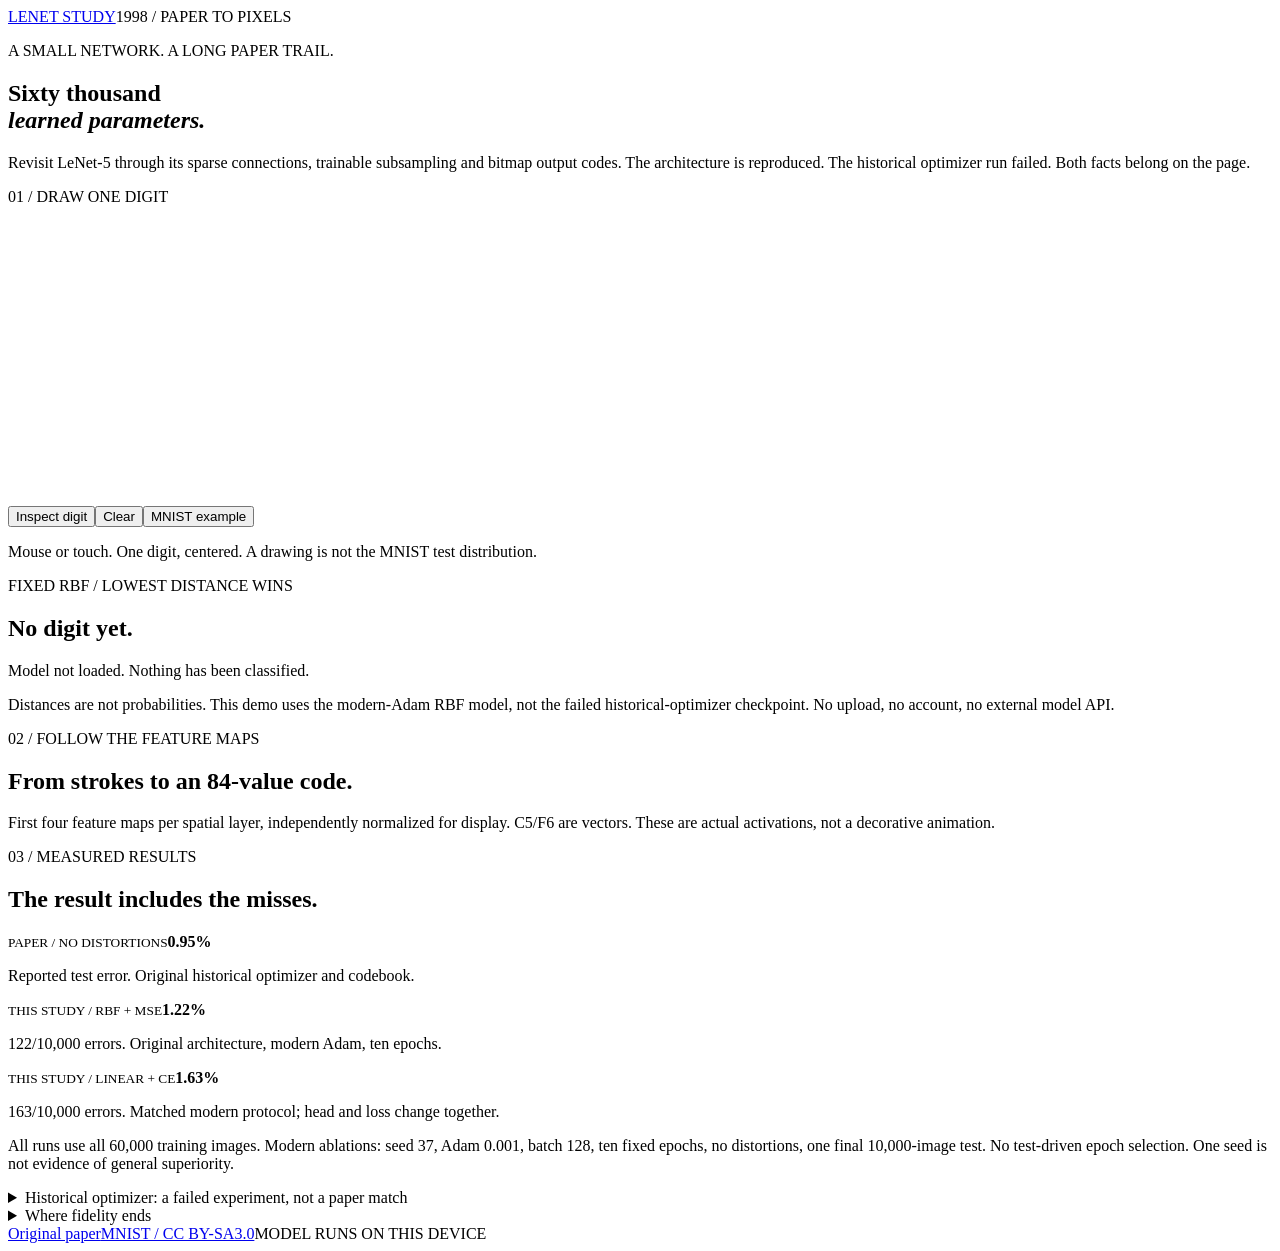
==== docs/index.html @ 7a0f1cfb "Build honest interactive LeNet study" ====
<!doctype html><html lang="en"><meta charset="utf-8"><meta name="viewport" content="width=device-width,initial-scale=1"><title>LeNet Study - 1998, examined</title><meta name="description" content="A transparent LeNet-5 paper study: original architecture, measured ablations and a disclosed failed historical optimizer run."><meta http-equiv="Content-Security-Policy" content="default-src 'self'; script-src 'self'; style-src 'self'; connect-src 'self'; worker-src 'self'; object-src 'none'; base-uri 'self'; form-action 'none'"><meta name="theme-color" content="#f2eee5"><meta property="og:title" content="LeNet Study"><meta property="og:type" content="website"><meta property="og:description" content="An honest 1998 architecture study with visible errors and a disclosed failed experiment."><link rel="icon" href="icon.svg"><link rel="stylesheet" href="style.css"><header><a href="./">LENET STUDY</a><span>1998 / PAPER TO PIXELS</span></header><main><section class="hero"><p class="eyebrow">A SMALL NETWORK. A LONG PAPER TRAIL.</p><h1>Sixty thousand<br><em>learned parameters.</em></h1><p>Revisit LeNet-5 through its sparse connections, trainable subsampling and bitmap output codes. The architecture is reproduced. The historical optimizer run failed. Both facts belong on the page.</p></section><section class="work"><div><p class="eyebrow">01 / DRAW ONE DIGIT</p><canvas id="draw" width="280" height="280" aria-label="Digit drawing pad. Use an MNIST example button as a keyboard alternative."></canvas><div class="buttons"><button id="inspect">Inspect digit</button><button id="clear">Clear</button><button id="sample">MNIST example</button></div><p class="small">Mouse or touch. One digit, centered. A drawing is not the MNIST test distribution.</p></div><div class="answer"><p class="eyebrow">FIXED RBF / LOWEST DISTANCE WINS</p><h2 id="prediction">No digit yet.</h2><p id="status" role="status">Model not loaded. Nothing has been classified.</p><div id="bars"></div><p class="small">Distances are not probabilities. This demo uses the modern-Adam RBF model, not the failed historical-optimizer checkpoint. No upload, no account, no external model API.</p></div></section><section><p class="eyebrow">02 / FOLLOW THE FEATURE MAPS</p><h2>From strokes to an 84-value code.</h2><div id="layers"></div><p class="small">First four feature maps per spatial layer, independently normalized for display. C5/F6 are vectors. These are actual activations, not a decorative animation.</p></section><section><p class="eyebrow">03 / MEASURED RESULTS</p><h2>The result includes the misses.</h2><div class="cards"><article><small>PAPER / NO DISTORTIONS</small><strong>0.95%</strong><p>Reported test error. Original historical optimizer and codebook.</p></article><article><small>THIS STUDY / RBF + MSE</small><strong>1.22%</strong><p>122/10,000 errors. Original architecture, modern Adam, ten epochs.</p></article><article><small>THIS STUDY / LINEAR + CE</small><strong>1.63%</strong><p>163/10,000 errors. Matched modern protocol; head and loss change together.</p></article></div><p>All runs use all 60,000 training images. Modern ablations: seed 37, Adam 0.001, batch 128, ten fixed epochs, no distortions, one final 10,000-image test. No test-driven epoch selection. One seed is not evidence of general superiority.</p><details><summary>Historical optimizer: a failed experiment, not a paper match</summary><p>Appendix C's diagonal Gauss-Newton/Levenberg-Marquardt update was implemented with 500 training samples for curvature, mu 0.02 and the original schedule. Gradients passed autograd parity. The first run saturated C3 and deeper layers, so it was stopped after one pass and 4,507 further examples. It was not test-evaluated. Initialization, loss and curvature behavior remain under investigation. No claim that the paper's optimizer was successfully reproduced.</p></details><details><summary>Where fidelity ends</summary><p>Exactly 60,000 trainable architecture parameters, sparse C3 Table I, scaled tanh, trainable sum-pooling, 32x32 input with -0.1/1.175 levels, 84-value fixed bitmap RBF outputs. Digit codebooks were reconstructed from printed Figure 3, not recovered digital originals. Pool coefficients initialize at 0.25. Modern libraries, seed and optimizer differ. This is not the full document-reading system or bit-identical historical replication. The paper's augmented 0.8% result is not the relevant baseline for our non-augmented runs.</p></details></section></main><footer><a href="https://leon.bottou.org/papers/lecun-98h">Original paper</a><a href="https://keras.io/api/datasets/mnist/">MNIST / CC BY-SA3.0</a><span>MODEL RUNS ON THIS DEVICE</span></footer><script type="module" src="app.js"></script></html>
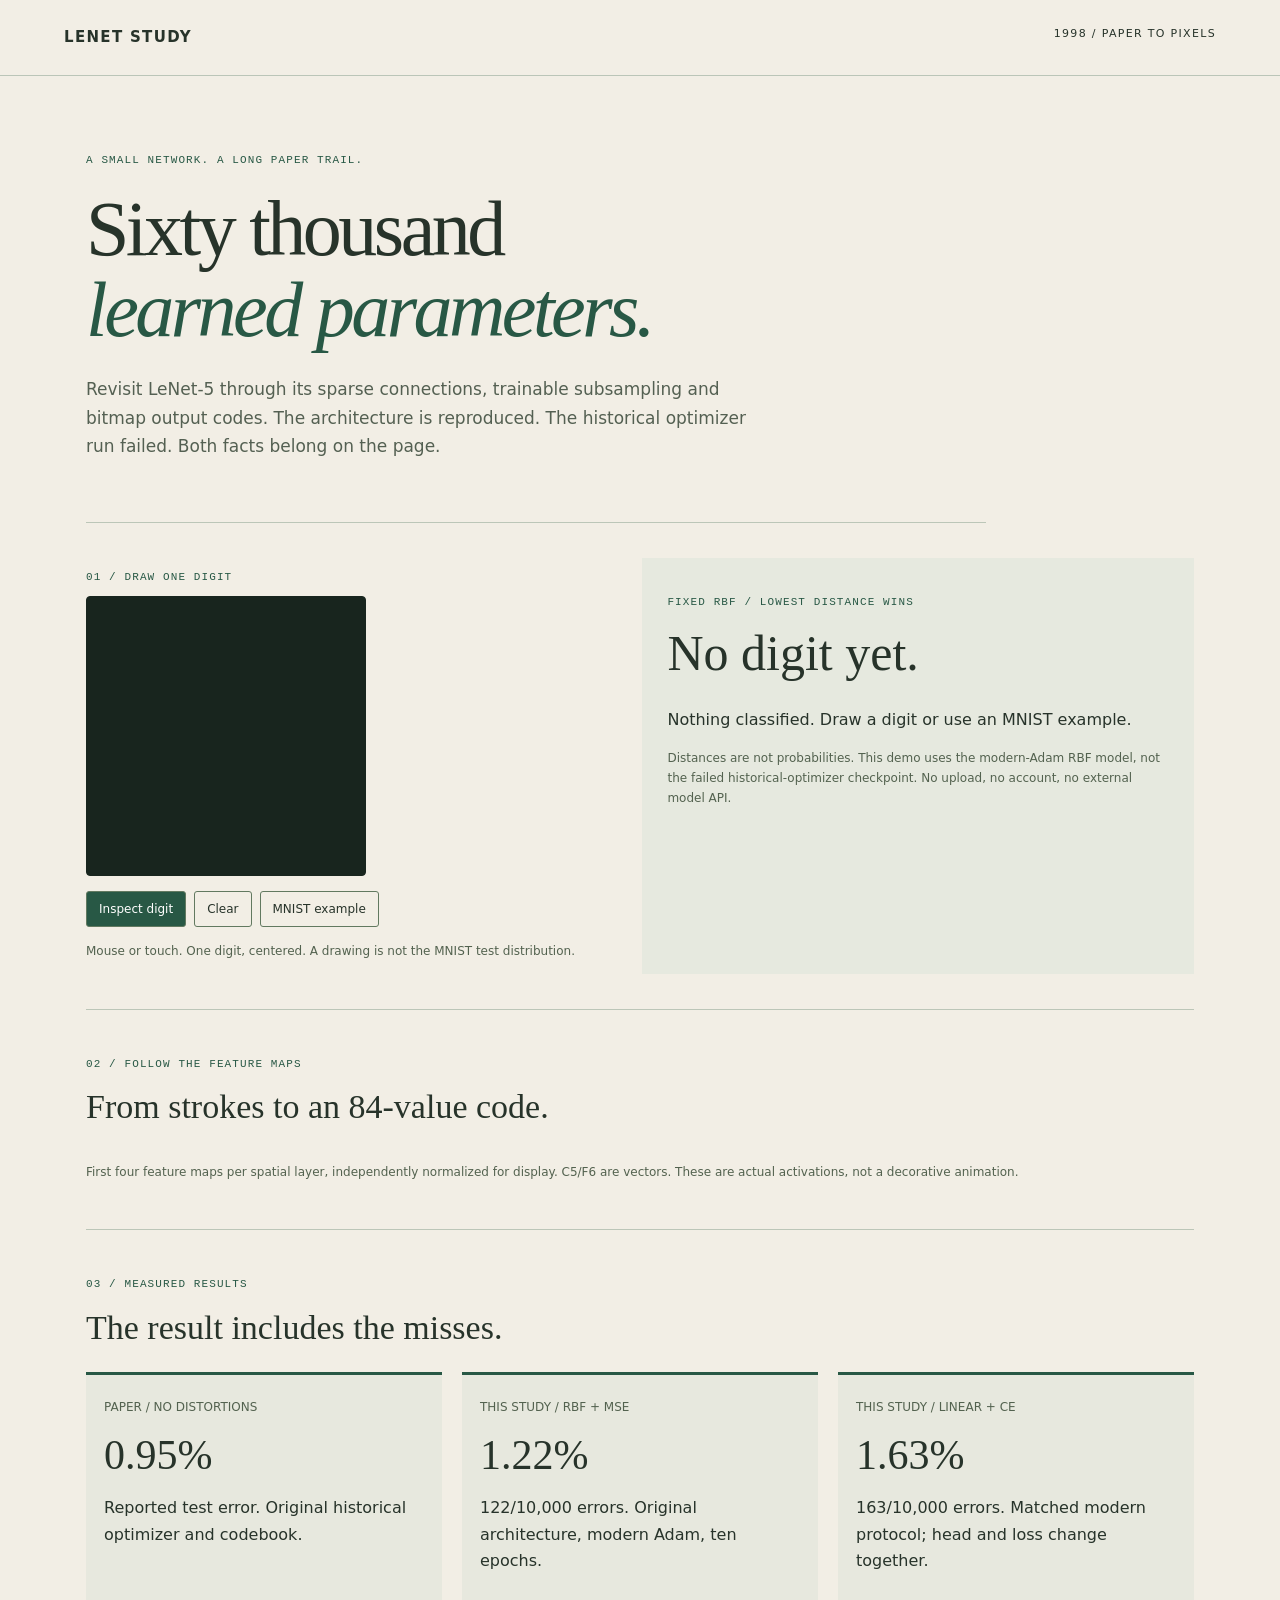
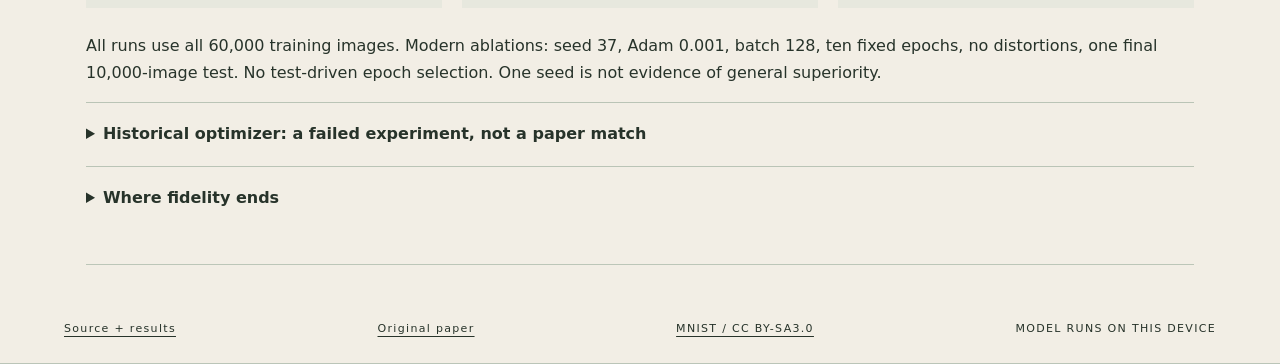
==== commit d14323cf: "Set canonical address and source link" ====
--- a/docs/index.html
+++ b/docs/index.html
@@ -1 +1 @@
-<!doctype html><html lang="en"><meta charset="utf-8"><meta name="viewport" content="width=device-width,initial-scale=1"><title>LeNet Study - 1998, examined</title><meta name="description" content="A transparent LeNet-5 paper study: original architecture, measured ablations and a disclosed failed historical optimizer run."><meta http-equiv="Content-Security-Policy" content="default-src 'self'; script-src 'self'; style-src 'self'; connect-src 'self'; worker-src 'self'; object-src 'none'; base-uri 'self'; form-action 'none'"><meta name="theme-color" content="#f2eee5"><meta property="og:title" content="LeNet Study"><meta property="og:type" content="website"><meta property="og:description" content="An honest 1998 architecture study with visible errors and a disclosed failed experiment."><link rel="icon" href="icon.svg"><link rel="stylesheet" href="style.css"><header><a href="./">LENET STUDY</a><span>1998 / PAPER TO PIXELS</span></header><main><section class="hero"><p class="eyebrow">A SMALL NETWORK. A LONG PAPER TRAIL.</p><h1>Sixty thousand<br><em>learned parameters.</em></h1><p>Revisit LeNet-5 through its sparse connections, trainable subsampling and bitmap output codes. The architecture is reproduced. The historical optimizer run failed. Both facts belong on the page.</p></section><section class="work"><div><p class="eyebrow">01 / DRAW ONE DIGIT</p><canvas id="draw" width="280" height="280" aria-label="Digit drawing pad. Use an MNIST example button as a keyboard alternative."></canvas><div class="buttons"><button id="inspect">Inspect digit</button><button id="clear">Clear</button><button id="sample">MNIST example</button></div><p class="small">Mouse or touch. One digit, centered. A drawing is not the MNIST test distribution.</p></div><div class="answer"><p class="eyebrow">FIXED RBF / LOWEST DISTANCE WINS</p><h2 id="prediction">No digit yet.</h2><p id="status" role="status">Model not loaded. Nothing has been classified.</p><div id="bars"></div><p class="small">Distances are not probabilities. This demo uses the modern-Adam RBF model, not the failed historical-optimizer checkpoint. No upload, no account, no external model API.</p></div></section><section><p class="eyebrow">02 / FOLLOW THE FEATURE MAPS</p><h2>From strokes to an 84-value code.</h2><div id="layers"></div><p class="small">First four feature maps per spatial layer, independently normalized for display. C5/F6 are vectors. These are actual activations, not a decorative animation.</p></section><section><p class="eyebrow">03 / MEASURED RESULTS</p><h2>The result includes the misses.</h2><div class="cards"><article><small>PAPER / NO DISTORTIONS</small><strong>0.95%</strong><p>Reported test error. Original historical optimizer and codebook.</p></article><article><small>THIS STUDY / RBF + MSE</small><strong>1.22%</strong><p>122/10,000 errors. Original architecture, modern Adam, ten epochs.</p></article><article><small>THIS STUDY / LINEAR + CE</small><strong>1.63%</strong><p>163/10,000 errors. Matched modern protocol; head and loss change together.</p></article></div><p>All runs use all 60,000 training images. Modern ablations: seed 37, Adam 0.001, batch 128, ten fixed epochs, no distortions, one final 10,000-image test. No test-driven epoch selection. One seed is not evidence of general superiority.</p><details><summary>Historical optimizer: a failed experiment, not a paper match</summary><p>Appendix C's diagonal Gauss-Newton/Levenberg-Marquardt update was implemented with 500 training samples for curvature, mu 0.02 and the original schedule. Gradients passed autograd parity. The first run saturated C3 and deeper layers, so it was stopped after one pass and 4,507 further examples. It was not test-evaluated. Initialization, loss and curvature behavior remain under investigation. No claim that the paper's optimizer was successfully reproduced.</p></details><details><summary>Where fidelity ends</summary><p>Exactly 60,000 trainable architecture parameters, sparse C3 Table I, scaled tanh, trainable sum-pooling, 32x32 input with -0.1/1.175 levels, 84-value fixed bitmap RBF outputs. Digit codebooks were reconstructed from printed Figure 3, not recovered digital originals. Pool coefficients initialize at 0.25. Modern libraries, seed and optimizer differ. This is not the full document-reading system or bit-identical historical replication. The paper's augmented 0.8% result is not the relevant baseline for our non-augmented runs.</p></details></section></main><footer><a href="https://leon.bottou.org/papers/lecun-98h">Original paper</a><a href="https://keras.io/api/datasets/mnist/">MNIST / CC BY-SA3.0</a><span>MODEL RUNS ON THIS DEVICE</span></footer><script type="module" src="app.js"></script></html>
+<!doctype html><html lang="en"><meta charset="utf-8"><meta name="viewport" content="width=device-width,initial-scale=1"><title>LeNet Study - 1998, examined</title><meta name="description" content="A transparent LeNet-5 paper study: original architecture, measured ablations and a disclosed failed historical optimizer run."><meta http-equiv="Content-Security-Policy" content="default-src 'self'; script-src 'self'; style-src 'self'; connect-src 'self'; worker-src 'self'; object-src 'none'; base-uri 'self'; form-action 'none'"><link rel="canonical" href="https://aditya2375.github.io/lenet-study/"><meta property="og:url" content="https://aditya2375.github.io/lenet-study/"><meta name="theme-color" content="#f2eee5"><meta property="og:title" content="LeNet Study"><meta property="og:type" content="website"><meta property="og:description" content="An honest 1998 architecture study with visible errors and a disclosed failed experiment."><link rel="icon" href="icon.svg"><link rel="stylesheet" href="style.css"><header><a href="./">LENET STUDY</a><span>1998 / PAPER TO PIXELS</span></header><main><section class="hero"><p class="eyebrow">A SMALL NETWORK. A LONG PAPER TRAIL.</p><h1>Sixty thousand<br><em>learned parameters.</em></h1><p>Revisit LeNet-5 through its sparse connections, trainable subsampling and bitmap output codes. The architecture is reproduced. The historical optimizer run failed. Both facts belong on the page.</p></section><section class="work"><div><p class="eyebrow">01 / DRAW ONE DIGIT</p><canvas id="draw" width="280" height="280" aria-label="Digit drawing pad. Use an MNIST example button as a keyboard alternative."></canvas><div class="buttons"><button id="inspect">Inspect digit</button><button id="clear">Clear</button><button id="sample">MNIST example</button></div><p class="small">Mouse or touch. One digit, centered. A drawing is not the MNIST test distribution.</p></div><div class="answer"><p class="eyebrow">FIXED RBF / LOWEST DISTANCE WINS</p><h2 id="prediction">No digit yet.</h2><p id="status" role="status">Model not loaded. Nothing has been classified.</p><div id="bars"></div><p class="small">Distances are not probabilities. This demo uses the modern-Adam RBF model, not the failed historical-optimizer checkpoint. No upload, no account, no external model API.</p></div></section><section><p class="eyebrow">02 / FOLLOW THE FEATURE MAPS</p><h2>From strokes to an 84-value code.</h2><div id="layers"></div><p class="small">First four feature maps per spatial layer, independently normalized for display. C5/F6 are vectors. These are actual activations, not a decorative animation.</p></section><section><p class="eyebrow">03 / MEASURED RESULTS</p><h2>The result includes the misses.</h2><div class="cards"><article><small>PAPER / NO DISTORTIONS</small><strong>0.95%</strong><p>Reported test error. Original historical optimizer and codebook.</p></article><article><small>THIS STUDY / RBF + MSE</small><strong>1.22%</strong><p>122/10,000 errors. Original architecture, modern Adam, ten epochs.</p></article><article><small>THIS STUDY / LINEAR + CE</small><strong>1.63%</strong><p>163/10,000 errors. Matched modern protocol; head and loss change together.</p></article></div><p>All runs use all 60,000 training images. Modern ablations: seed 37, Adam 0.001, batch 128, ten fixed epochs, no distortions, one final 10,000-image test. No test-driven epoch selection. One seed is not evidence of general superiority.</p><details><summary>Historical optimizer: a failed experiment, not a paper match</summary><p>Appendix C's diagonal Gauss-Newton/Levenberg-Marquardt update was implemented with 500 training samples for curvature, mu 0.02 and the original schedule. Gradients passed autograd parity. The first run saturated C3 and deeper layers, so it was stopped after one pass and 4,507 further examples. It was not test-evaluated. Initialization, loss and curvature behavior remain under investigation. No claim that the paper's optimizer was successfully reproduced.</p></details><details><summary>Where fidelity ends</summary><p>Exactly 60,000 trainable architecture parameters, sparse C3 Table I, scaled tanh, trainable sum-pooling, 32x32 input with -0.1/1.175 levels, 84-value fixed bitmap RBF outputs. Digit codebooks were reconstructed from printed Figure 3, not recovered digital originals. Pool coefficients initialize at 0.25. Modern libraries, seed and optimizer differ. This is not the full document-reading system or bit-identical historical replication. The paper's augmented 0.8% result is not the relevant baseline for our non-augmented runs.</p></details></section></main><footer><a href="https://github.com/Aditya2375/lenet-study">Source + results</a><a href="https://leon.bottou.org/papers/lecun-98h">Original paper</a><a href="https://keras.io/api/datasets/mnist/">MNIST / CC BY-SA3.0</a><span>MODEL RUNS ON THIS DEVICE</span></footer><script type="module" src="app.js"></script></html>
--- a/docs/style.css
+++ b/docs/style.css
@@ -0,0 +1 @@
+:root{color-scheme:light;--bg:#f2eee5;--ink:#27332a;--green:#285845;--muted:#69746a}*{box-sizing:border-box}body{margin:0;background:var(--bg);color:var(--ink);font:16px/1.65 system-ui,sans-serif}header,footer{display:flex;justify-content:space-between;gap:20px;padding:25px 5%;border-bottom:1px solid #bbc5b8;font-size:11px;letter-spacing:.12em}a{color:inherit;text-decoration-thickness:1px;text-underline-offset:4px}header a{font-size:15px;font-weight:750;text-decoration:none}main{max-width:1180px;margin:auto;padding:0 36px}.hero{padding:65px 0 45px;max-width:900px}h1{font:clamp(42px,6.5vw,78px)/1.04 Georgia,serif;letter-spacing:-.045em;margin:20px 0 25px}h1 em{font-weight:400;color:var(--green)}.hero p:last-child{max-width:680px;color:#546052;font-size:17px}.eyebrow{font:11px/1.5 ui-monospace,monospace;letter-spacing:.1em;color:var(--green)}section{padding:35px 0;border-bottom:1px solid #bcc6b8}.work{display:grid;grid-template-columns:1fr 1.1fr;gap:55px}canvas#draw{display:block;background:#18251e;width:280px;height:280px;max-width:100%;touch-action:none;border:1px solid #18251e;border-radius:4px}.buttons{display:flex;flex-wrap:wrap;gap:8px;margin:15px 0}button{border:1px solid #627960;background:transparent;color:var(--ink);padding:10px 12px;font:12px system-ui;cursor:pointer;border-radius:3px}button:first-child{background:var(--green);color:#fff}button:focus-visible,a:focus-visible,summary:focus-visible{outline:3px solid #ad782c;outline-offset:4px}button:disabled{opacity:.5;cursor:wait}.small,small{font-size:12px;color:#53624f}h2{font:34px/1.15 Georgia,serif;margin:15px 0 24px}.answer{background:#e6e9df;padding:25px}#prediction{font-size:50px}#bars div{display:flex;gap:10px;align-items:center;font:12px ui-monospace;margin:5px 0}#bars meter{width:60%;height:12px}#layers{display:flex;gap:20px;flex-wrap:wrap}#layers article{min-width:130px}#layers canvas{image-rendering:pixelated;background:#1d3026;width:128px;height:128px}#layers span{display:block;font:10px ui-monospace}.cards{display:grid;grid-template-columns:repeat(3,1fr);gap:20px;margin:25px 0}.cards article{border-top:3px solid var(--green);padding:18px;background:#e7e8de}.cards strong{font:42px Georgia;display:block;margin:12px 0}details{border-top:1px solid #bac4b6;padding:18px 0}summary{cursor:pointer;font-weight:600}footer{margin-top:30px;flex-wrap:wrap}@media(max-width:650px){main{padding:0 20px}.hero{padding:45px 0 25px}header{padding:20px}.work{grid-template-columns:1fr;gap:20px}.answer{padding:20px}.cards{grid-template-columns:1fr}.cards strong{font-size:38px}h2{font-size:29px}canvas#draw{width:100%;height:auto}header span{font-size:9px;letter-spacing:.04em}}
